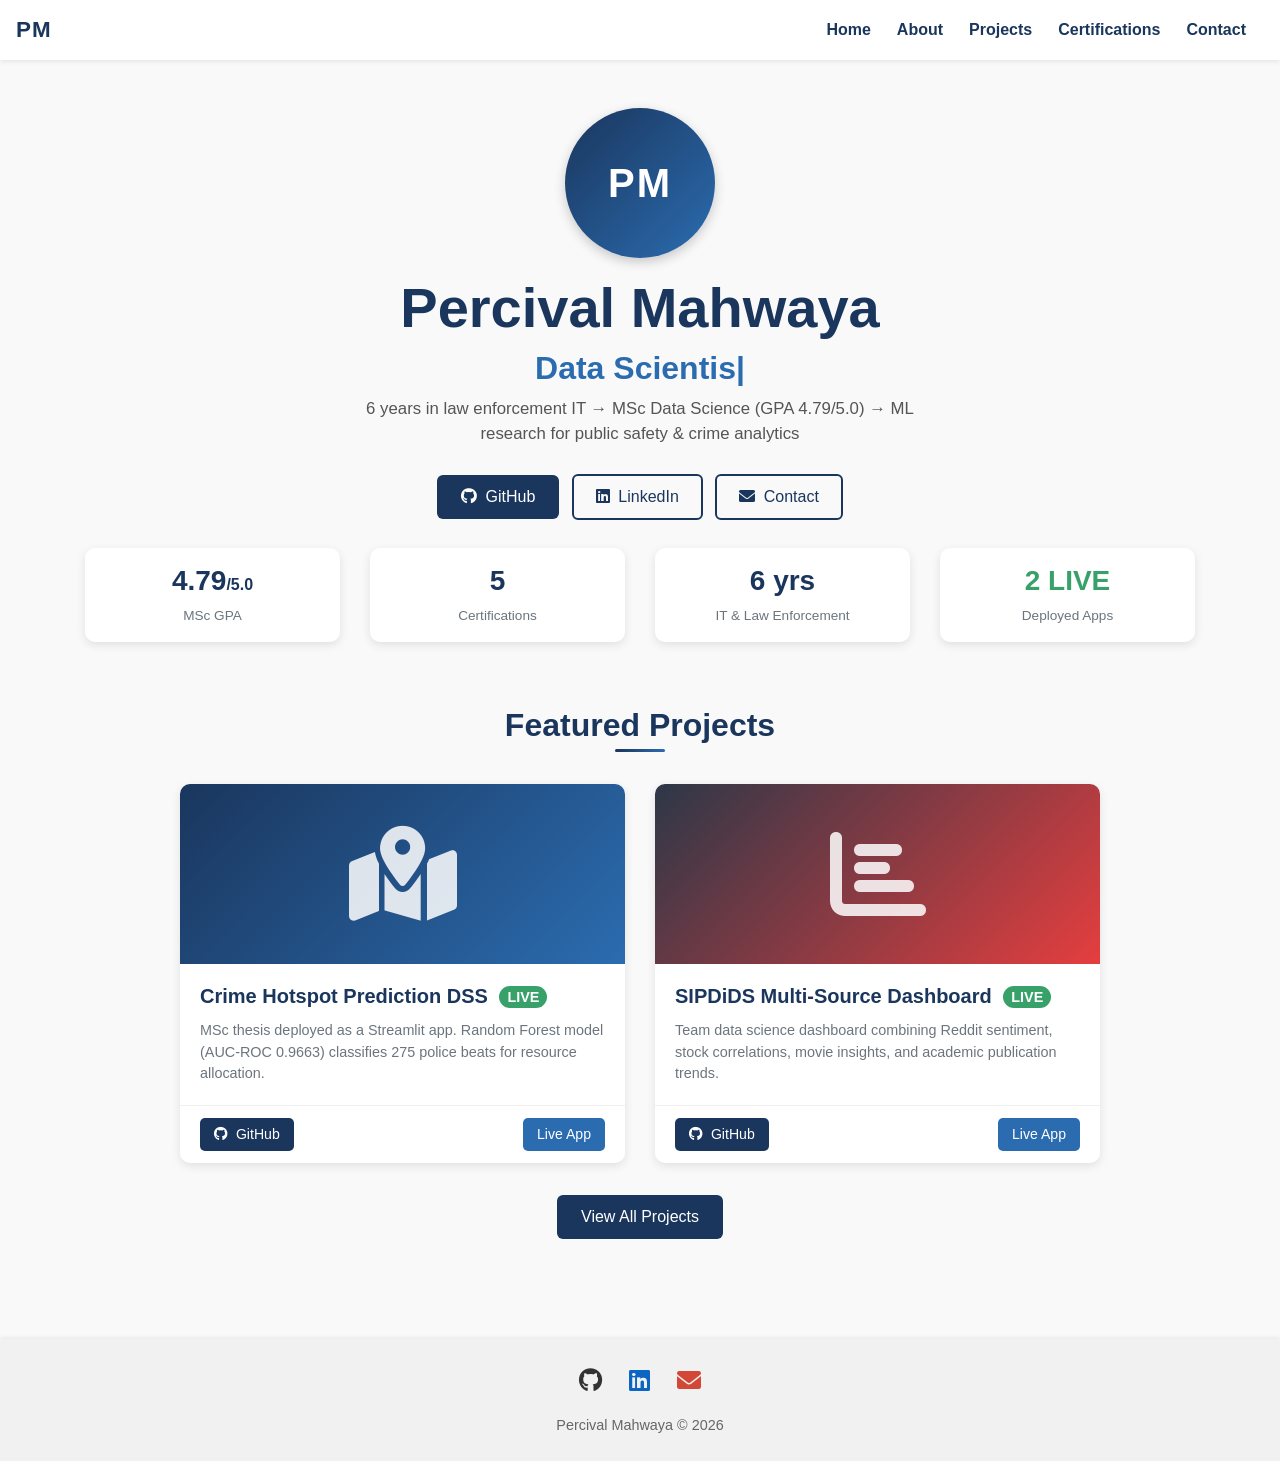
==== index.html @ eeceba6d "Initial portfolio build — 5 pages, project cards, certifications" ====
<!DOCTYPE html>
<html lang="en">
<head>
    <meta charset="UTF-8">
    <meta name="viewport" content="width=device-width, initial-scale=1.0">
    <title>Percival Mahwaya — Data Scientist</title>
    <link href="https://stackpath.bootstrapcdn.com/bootstrap/4.5.2/css/bootstrap.min.css" rel="stylesheet">
    <link href="https://cdnjs.cloudflare.com/ajax/libs/font-awesome/6.0.0-beta3/css/all.min.css" rel="stylesheet">
    <link rel="stylesheet" href="css/main.css">
</head>
<body style="background-color: #f9f9f9;">

    <div id="header-placeholder"></div>

    <main class="text-center py-5">

        <!-- Profile -->
        <section class="profile mb-4">
            <div class="profile-initials">
                <span>PM</span>
            </div>
            <h1 class="display-4 font-weight-bold" style="color: #1a365d;">Percival Mahwaya</h1>
            <h2 class="text-muted mt-1">
                <span id="job-title" class="typing-cursor"></span>
            </h2>
            <p class="hero-tagline">
                6 years in law enforcement IT &rarr; MSc Data Science (GPA 4.79/5.0) &rarr; ML research for public safety &amp; crime analytics
            </p>
            <div class="mt-3">
                <a href="https://github.com/Mahwaya" target="_blank" class="btn-primary-navy">
                    <i class="fab fa-github mr-1"></i> GitHub
                </a>
                <a href="https://linkedin.com/in/percivalmahwaya" target="_blank" class="btn-outline-navy">
                    <i class="fab fa-linkedin mr-1"></i> LinkedIn
                </a>
                <a href="contact.html" class="btn-outline-navy">
                    <i class="fas fa-envelope mr-1"></i> Contact
                </a>
            </div>
        </section>

        <!-- Quick stats -->
        <section class="container mb-5">
            <div class="row justify-content-center">
                <div class="col-6 col-md-3 mb-3">
                    <div class="card py-3 px-2">
                        <div class="card-body p-0">
                            <h3 class="font-weight-bold" style="color:#1a365d;">4.79<span style="font-size:1rem;">/5.0</span></h3>
                            <p class="text-muted mb-0" style="font-size:0.85em;">MSc GPA</p>
                        </div>
                    </div>
                </div>
                <div class="col-6 col-md-3 mb-3">
                    <div class="card py-3 px-2">
                        <div class="card-body p-0">
                            <h3 class="font-weight-bold" style="color:#1a365d;">5</h3>
                            <p class="text-muted mb-0" style="font-size:0.85em;">Certifications</p>
                        </div>
                    </div>
                </div>
                <div class="col-6 col-md-3 mb-3">
                    <div class="card py-3 px-2">
                        <div class="card-body p-0">
                            <h3 class="font-weight-bold" style="color:#1a365d;">6 yrs</h3>
                            <p class="text-muted mb-0" style="font-size:0.85em;">IT & Law Enforcement</p>
                        </div>
                    </div>
                </div>
                <div class="col-6 col-md-3 mb-3">
                    <div class="card py-3 px-2">
                        <div class="card-body p-0">
                            <h3 class="font-weight-bold" style="color:#38a169;">2 LIVE</h3>
                            <p class="text-muted mb-0" style="font-size:0.85em;">Deployed Apps</p>
                        </div>
                    </div>
                </div>
            </div>
        </section>

        <!-- Featured Projects -->
        <section class="container mb-5">
            <h2 class="section-title">Featured Projects</h2>
            <div class="section-divider"></div>
            <div class="row justify-content-center">

                <div class="col-md-5 mb-4">
                    <div class="card h-100 text-left">
                        <div class="card-img-placeholder" style="background: linear-gradient(135deg, #1a365d, #2b6cb0);">
                            <i class="fas fa-map-marked-alt fa-3x" style="color:white;opacity:0.85;"></i>
                        </div>
                        <div class="card-body">
                            <h5 class="card-title" style="color:#1a365d;font-weight:700;">
                                Crime Hotspot Prediction DSS <span class="badge-live">LIVE</span>
                            </h5>
                            <p class="card-text text-muted" style="font-size:0.9em;">
                                MSc thesis deployed as a Streamlit app. Random Forest model (AUC-ROC 0.9663) classifies 275 police beats for resource allocation.
                            </p>
                        </div>
                        <div class="card-footer d-flex justify-content-between" style="background:transparent;border-top:1px solid #f0f0f0;">
                            <a href="https://github.com/Mahwaya/crime-hotspot-dss" target="_blank" class="btn btn-read">
                                <i class="fab fa-github mr-1"></i> GitHub
                            </a>
                            <a href="https://crime-hotspot-dss-8d2jrkagpvgsegqp6y23d4.streamlit.app/" target="_blank" class="btn btn-project-demo">
                                Live App
                            </a>
                        </div>
                    </div>
                </div>

                <div class="col-md-5 mb-4">
                    <div class="card h-100 text-left">
                        <div class="card-img-placeholder" style="background: linear-gradient(135deg, #2d3748, #e53e3e);">
                            <i class="fas fa-chart-bar fa-3x" style="color:white;opacity:0.85;"></i>
                        </div>
                        <div class="card-body">
                            <h5 class="card-title" style="color:#1a365d;font-weight:700;">
                                SIPDiDS Multi-Source Dashboard <span class="badge-live">LIVE</span>
                            </h5>
                            <p class="card-text text-muted" style="font-size:0.9em;">
                                Team data science dashboard combining Reddit sentiment, stock correlations, movie insights, and academic publication trends.
                            </p>
                        </div>
                        <div class="card-footer d-flex justify-content-between" style="background:transparent;border-top:1px solid #f0f0f0;">
                            <a href="https://github.com/Mahwaya/team-project-semester4" target="_blank" class="btn btn-read">
                                <i class="fab fa-github mr-1"></i> GitHub
                            </a>
                            <a href="https://team-project-semester4-fp66bvgfdcds39aymanwbp.streamlit.app/" target="_blank" class="btn btn-project-demo">
                                Live App
                            </a>
                        </div>
                    </div>
                </div>

            </div>
            <a href="projects.html" class="btn-primary-navy mt-2">View All Projects</a>
        </section>

    </main>

    <div id="footer-placeholder"></div>

    <script src="https://code.jquery.com/jquery-3.5.1.slim.min.js"></script>
    <script src="https://cdn.jsdelivr.net/npm/@popperjs/core@2.5.3/dist/umd/popper.min.js"></script>
    <script src="https://stackpath.bootstrapcdn.com/bootstrap/4.5.2/js/bootstrap.min.js"></script>
    <script src="js/script.js"></script>
</body>
</html>
---- css/main.css ----
/* ===== General ===== */
html, body {
    height: 100%;
    margin: 0;
    display: flex;
    flex-direction: column;
    font-family: 'Segoe UI', Tahoma, Geneva, Verdana, sans-serif;
}

main {
    flex: 1;
}

/* ===== Navbar ===== */
.navbar-nav .nav-item {
    margin-right: 10px;
}

.navbar-nav .nav-link {
    color: #1a365d !important;
    font-weight: 600;
    padding: 10px 15px;
    transition: color 0.2s;
}

.navbar-nav .nav-link:hover {
    color: #2b6cb0 !important;
}

.navbar-brand {
    font-size: 1.4rem;
    letter-spacing: 1px;
}

/* ===== Footer ===== */
footer {
    background-color: #f1f1f1;
    padding: 20px 0;
    text-align: center;
    width: 100%;
    box-shadow: 0 -1px 5px rgba(0, 0, 0, 0.08);
    position: relative;
    bottom: 0;
    left: 0;
    right: 0;
}

footer p {
    margin: 0;
    padding-top: 8px;
    font-size: 0.9em;
    color: #666;
}

/* ===== Social Icons ===== */
.footer-icon {
    font-size: 1.5em;
    margin: 0 10px;
    transition: transform 0.3s;
    text-decoration: none;
}

.footer-icon:hover {
    transform: scale(1.2);
}

.github-icon  { color: #333; }
.linkedin-icon { color: #0A66C2; }
.gmail-icon   { color: #D14836; }

/* ===== Hero / Profile Section ===== */
.profile-photo {
    width: 150px;
    height: 150px;
    border-radius: 50%;
    object-fit: cover;
    box-shadow: 0 4px 12px rgba(0, 0, 0, 0.2);
    margin-bottom: 1rem;
    background: #1a365d;
    display: flex;
    align-items: center;
    justify-content: center;
}

.profile-initials {
    width: 150px;
    height: 150px;
    border-radius: 50%;
    background: linear-gradient(135deg, #1a365d, #2b6cb0);
    display: flex;
    align-items: center;
    justify-content: center;
    margin: 0 auto 1rem;
    box-shadow: 0 4px 12px rgba(0, 0, 0, 0.2);
}

.profile-initials span {
    color: white;
    font-size: 2.5rem;
    font-weight: 700;
    letter-spacing: 2px;
}

#job-title {
    color: #2b6cb0;
    font-weight: 600;
}

.typing-cursor::after {
    content: '|';
    animation: blink 0.7s infinite;
    color: #2b6cb0;
}

@keyframes blink {
    0%, 100% { opacity: 1; }
    50%       { opacity: 0; }
}

.hero-tagline {
    color: #555;
    font-size: 1.05rem;
    max-width: 600px;
    margin: 0.5rem auto 1.5rem;
}

/* ===== CTA Buttons ===== */
.btn-primary-navy {
    background-color: #1a365d;
    color: white;
    border: none;
    padding: 10px 24px;
    font-size: 1rem;
    border-radius: 6px;
    transition: background-color 0.3s;
    text-decoration: none;
    display: inline-block;
    margin: 4px;
}

.btn-primary-navy:hover {
    background-color: #2b6cb0;
    color: white;
    text-decoration: none;
}

.btn-outline-navy {
    background-color: transparent;
    color: #1a365d;
    border: 2px solid #1a365d;
    padding: 9px 22px;
    font-size: 1rem;
    border-radius: 6px;
    transition: all 0.3s;
    text-decoration: none;
    display: inline-block;
    margin: 4px;
}

.btn-outline-navy:hover {
    background-color: #1a365d;
    color: white;
    text-decoration: none;
}

/* ===== Resume Button ===== */
.resume-button {
    background-color: #1a365d;
    color: white;
    border: none;
    padding: 10px 24px;
    font-size: 1.1em;
    border-radius: 6px;
    transition: background-color 0.3s;
    margin-top: 10px;
    text-decoration: none;
    display: inline-block;
}

.resume-button:hover {
    background-color: #2b6cb0;
    color: white;
    text-decoration: none;
}

/* ===== Experience / Education ===== */
.job, .education-item {
    margin-bottom: 1.5rem;
    padding-bottom: 1.5rem;
    border-bottom: 1px solid #eee;
}

.job h5, .education-item h5 {
    color: #1a365d;
    font-weight: 700;
    margin-bottom: 0.2rem;
}

.job p, .education-item p {
    color: #555;
    margin-bottom: 0.5rem;
}

.job ul {
    color: #444;
    padding-left: 1.2rem;
}

/* ===== Skill Badges ===== */
.skills {
    margin-top: 30px;
    display: flex;
    flex-wrap: wrap;
    justify-content: center;
}

.skills h2 {
    width: 100%;
    margin-bottom: 20px;
}

.tech-badge {
    background-color: #e8f0f7;
    color: #1a365d;
    border-radius: 6px;
    padding: 7px 14px;
    margin: 6px;
    font-weight: 600;
    font-size: 0.88em;
    box-shadow: 0 1px 4px rgba(0, 0, 0, 0.08);
    display: inline-block;
    transition: background-color 0.2s;
}

.tech-badge:hover {
    background-color: #bee3f8;
}

/* ===== Project Cards ===== */
.card {
    border: none;
    box-shadow: 0 3px 10px rgba(0, 0, 0, 0.1);
    border-radius: 10px;
    transition: transform 0.2s, box-shadow 0.2s;
}

.card:hover {
    transform: translateY(-4px);
    box-shadow: 0 6px 20px rgba(0, 0, 0, 0.15);
}

.card-img-top {
    border-radius: 10px 10px 0 0;
    height: 180px;
    object-fit: cover;
}

.card-img-placeholder {
    height: 180px;
    border-radius: 10px 10px 0 0;
    display: flex;
    align-items: center;
    justify-content: center;
    font-size: 2rem;
    color: white;
}

.btn-read {
    background-color: #1a365d;
    color: white;
    border: none;
    border-radius: 5px;
    padding: 6px 14px;
    font-size: 0.88em;
    transition: background-color 0.2s;
}

.btn-read:hover {
    background-color: #2b6cb0;
    color: white;
}

.btn-project-demo {
    background-color: #2b6cb0;
    color: white;
    border: none;
    border-radius: 5px;
    padding: 6px 14px;
    font-size: 0.88em;
    transition: background-color 0.2s;
}

.btn-project-demo:hover {
    background-color: #1a365d;
    color: white;
}

.badge-live {
    background-color: #38a169;
    color: white;
    font-size: 0.72em;
    padding: 3px 8px;
    border-radius: 20px;
    font-weight: 600;
    vertical-align: middle;
    margin-left: 6px;
}

/* ===== Certifications ===== */
.certifications .card {
    border-radius: 12px;
    padding: 10px;
    box-shadow: 0 3px 10px rgba(0, 0, 0, 0.1);
    background-color: #ffffff;
}

.certifications .card img {
    width: 100px;
    height: 50px;
    object-fit: contain;
    margin-bottom: 10px;
}

.certifications .card-body {
    display: flex;
    flex-direction: column;
    align-items: center;
    padding: 16px;
}

.certifications .card-title {
    font-size: 1em;
    font-weight: 500;
    text-align: center;
    margin-bottom: 10px;
    color: #1a365d;
}

.btn-credentials {
    background-color: #1a365d;
    border: none;
    color: white;
    padding: 6px 16px;
    border-radius: 5px;
    font-size: 0.88em;
    transition: background-color 0.2s;
}

.btn-credentials:hover {
    background-color: #2b6cb0;
    color: white;
}

/* ===== Contact ===== */
.contact-item {
    margin-bottom: 1.8rem;
}

.contact-link {
    color: #1a365d;
    text-decoration: none;
    font-weight: 600;
}

.contact-link:hover {
    color: #2b6cb0;
    text-decoration: underline;
}

/* ===== Section Headings ===== */
.section-title {
    color: #1a365d;
    font-weight: 700;
    margin-bottom: 0.3rem;
}

.section-divider {
    width: 50px;
    height: 3px;
    background: linear-gradient(to right, #1a365d, #2b6cb0);
    margin: 0 auto 2rem;
    border-radius: 2px;
}
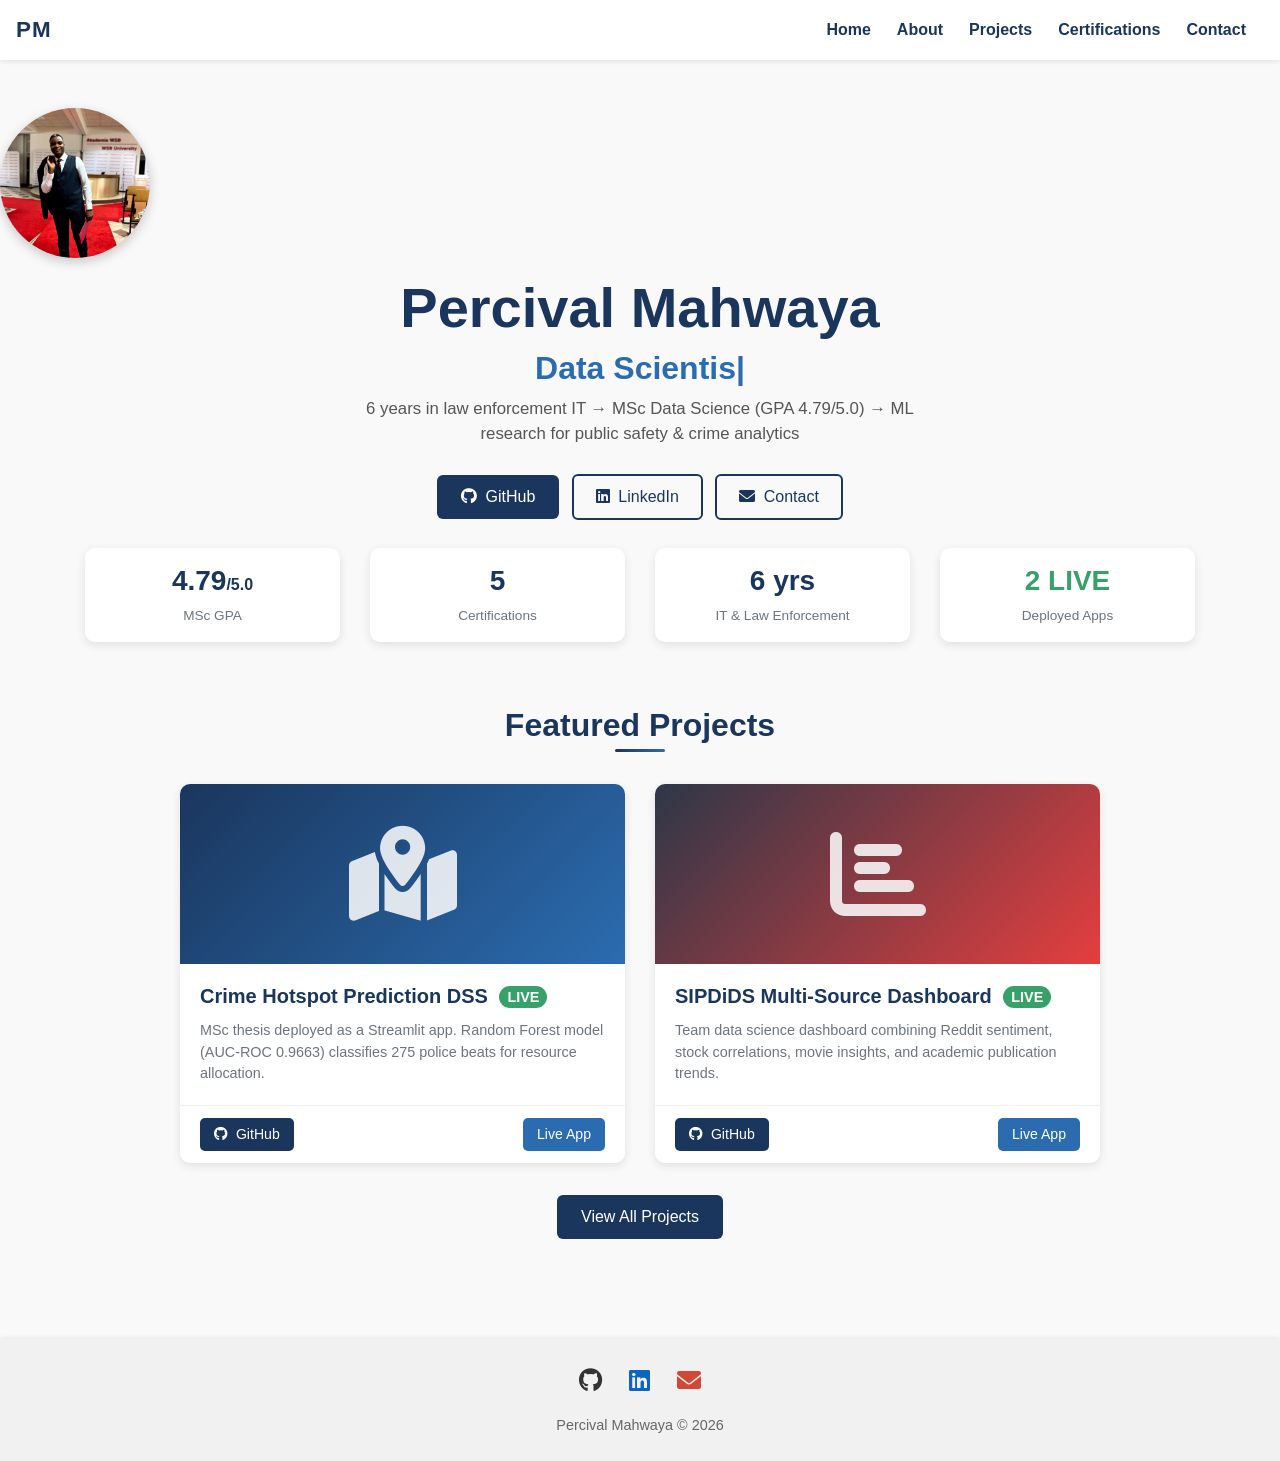
==== commit 561232e1: "Add profile photo" ====
--- a/index.html
+++ b/index.html
@@ -16,9 +16,7 @@
 
         <!-- Profile -->
         <section class="profile mb-4">
-            <div class="profile-initials">
-                <span>PM</span>
-            </div>
+            <img src="assets/images/photo.jpg" alt="Percival Mahwaya" class="profile-photo">
             <h1 class="display-4 font-weight-bold" style="color: #1a365d;">Percival Mahwaya</h1>
             <h2 class="text-muted mt-1">
                 <span id="job-title" class="typing-cursor"></span>
